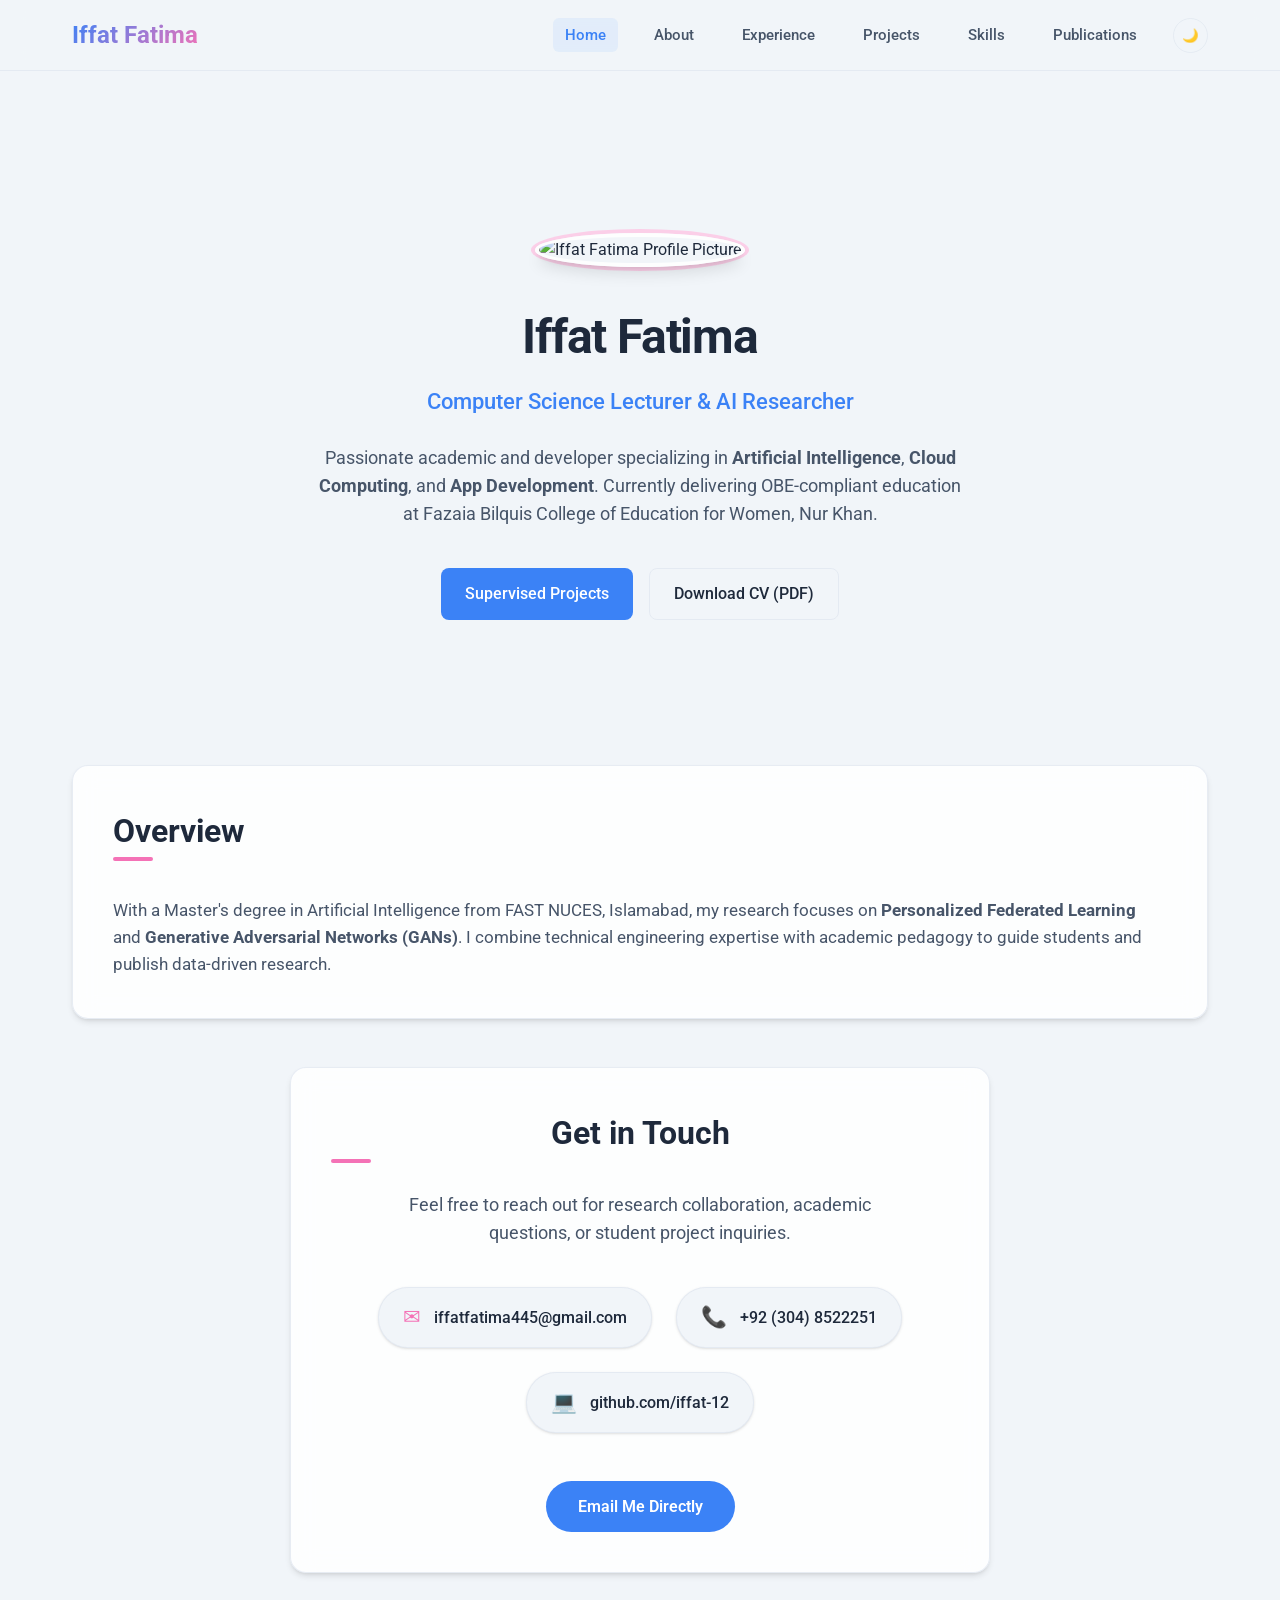
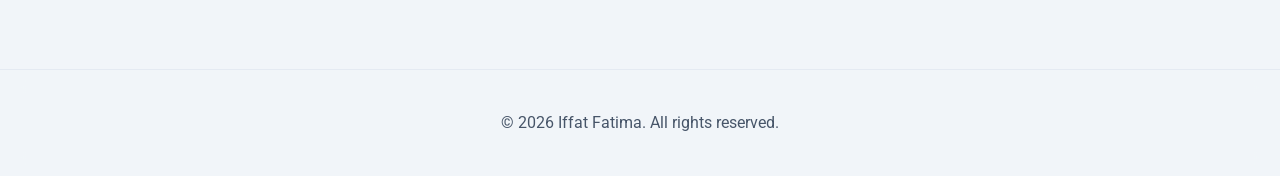
==== index.html @ 0a480637 "Add files via upload" ====
<!DOCTYPE html>
<html lang="en">
<head>
  <meta charset="UTF-8" />
  <meta name="viewport" content="width=device-width, initial-scale=1.0" />
  <title>Iffat Fatima – Lecturer & AI Researcher</title>
  <!-- SEO Tags -->
  <meta name="description" content="Professional portfolio of Iffat Fatima, Computer Science Lecturer and AI Researcher specializing in Federated Learning, Cloud Computing, and App Development." />
  <meta name="keywords" content="Iffat Fatima, AI Researcher, Computer Science Lecturer, FAST NUCES, Federated Learning, PMAS Arid Agriculture" />
  <!-- Roboto Font from CDN (styled locally for firewall if offline) -->
  <link rel="preconnect" href="https://fonts.googleapis.com">
  <link rel="preconnect" href="https://fonts.gstatic.com" crossorigin>
  <link href="https://fonts.googleapis.com/css2?family=Roboto:wght@400;500;700&display=swap" rel="stylesheet">
  <link rel="stylesheet" href="style.css" />
</head>
<body>
  <!-- Blurred Convocation Background -->
  <div class="bg-overlay"></div>

  <!-- Header Navigation -->
  <header class="header-nav">
    <div class="nav-container">
      <a href="index.html" class="logo-link">Iffat Fatima</a>
      <nav aria-label="Main Navigation">
        <ul class="nav-menu">
          <li class="nav-item"><a href="index.html">Home</a></li>
          <li class="nav-item"><a href="about.html">About</a></li>
          <li class="nav-item"><a href="experience.html">Experience</a></li>
          <li class="nav-item"><a href="projects.html">Projects</a></li>
          <li class="nav-item"><a href="skills.html">Skills</a></li>
          <li class="nav-item"><a href="publications.html">Publications</a></li>
          <li><button class="theme-toggle-btn" id="theme-toggle" aria-label="Toggle Theme">🌙</button></li>
        </ul>
      </nav>
    </div>
  </header>

  <!-- Main Content -->
  <main>
    <!-- Hero Section -->
    <section class="hero-section" id="home">
      <div class="profile-container">
        <!-- Profile Picture from media folder -->
        <img src="media/iffat.jpg" alt="Iffat Fatima Profile Picture" class="profile-img" />
      </div>
      <h1 class="hero-title">Iffat Fatima</h1>
      <p class="hero-subtitle">Computer Science Lecturer & AI Researcher</p>
      <p class="hero-description">
        Passionate academic and developer specializing in <strong>Artificial Intelligence</strong>, 
        <strong>Cloud Computing</strong>, and <strong>App Development</strong>. Currently delivering OBE-compliant education 
        at Fazaia Bilquis College of Education for Women, Nur Khan.
      </p>
      <div class="btn-group">
        <a href="projects.html" class="btn btn-primary">Supervised Projects</a>
        <a href="cv.pdf" class="btn btn-secondary" target="_blank" download>Download CV (PDF)</a>
      </div>
    </section>

    <!-- Brief Bio Overview Section -->
    <section class="section-card">
      <h2 class="section-title">Overview</h2>
      <p style="margin-top: 1rem; font-size: 1.05rem; color: var(--text-secondary);">
        With a Master's degree in Artificial Intelligence from FAST NUCES, Islamabad, my research focuses on 
        <strong>Personalized Federated Learning</strong> and <strong>Generative Adversarial Networks (GANs)</strong>. 
        I combine technical engineering expertise with academic pedagogy to guide students and publish data-driven research.
      </p>
    </section>

    <!-- Contact Section -->
    <section class="section-card" id="contact" style="max-width: 700px; margin: 3rem auto;">
      <h2 class="section-title" style="display: block; text-align: center; margin-bottom: 2rem;">Get in Touch</h2>
      <div style="text-align: center; display: flex; flex-direction: column; align-items: center; gap: 1.5rem;">
        <p style="color: var(--text-secondary); font-size: 1.1rem; max-width: 500px;">
          Feel free to reach out for research collaboration, academic questions, or student project inquiries.
        </p>
        
        <div style="display: flex; flex-wrap: wrap; justify-content: center; gap: 1.5rem; width: 100%; margin-top: 1rem;">
          <!-- Email Card -->
          <div class="contact-pill" style="display: flex; align-items: center; gap: 0.8rem; padding: 0.8rem 1.5rem; background-color: var(--bg-color); border: 1px solid var(--border-color); border-radius: 30px; box-shadow: var(--shadow-sm); transition: transform 0.2s;">
            <span style="font-size: 1.3rem; color: var(--accent-color);">✉</span>
            <a href="mailto:iffatfatima445@gmail.com" style="text-decoration: none; font-weight: 500; color: var(--text-primary);">iffatfatima445@gmail.com</a>
          </div>

          <!-- Phone Card -->
          <div class="contact-pill" style="display: flex; align-items: center; gap: 0.8rem; padding: 0.8rem 1.5rem; background-color: var(--bg-color); border: 1px solid var(--border-color); border-radius: 30px; box-shadow: var(--shadow-sm); transition: transform 0.2s;">
            <span style="font-size: 1.3rem; color: var(--accent-color);">📞</span>
            <a href="tel:+923048522251" style="text-decoration: none; font-weight: 500; color: var(--text-primary);">+92 (304) 8522251</a>
          </div>

          <!-- GitHub Card -->
          <div class="contact-pill" style="display: flex; align-items: center; gap: 0.8rem; padding: 0.8rem 1.5rem; background-color: var(--bg-color); border: 1px solid var(--border-color); border-radius: 30px; box-shadow: var(--shadow-sm); transition: transform 0.2s;">
            <span style="font-size: 1.3rem; color: var(--accent-color);">💻</span>
            <a href="https://github.com/iffat-12" target="_blank" style="text-decoration: none; font-weight: 500; color: var(--text-primary);">github.com/iffat-12</a>
          </div>
        </div>

        <div style="margin-top: 1.5rem;">
          <a href="mailto:iffatfatima445@gmail.com?subject=Inquiry from Portfolio" class="btn btn-primary" style="padding: 0.8rem 2rem; border-radius: 30px; font-weight: 600;">Email Me Directly</a>
        </div>
      </div>
    </section>
  </main>

  <!-- Footer -->
  <footer>
    <p>&copy; 2026 Iffat Fatima. All rights reserved.</p>
  </footer>

  <script src="script.js"></script>
</body>
</html>
---- style.css ----
/* 
   style.css 
   Professional Portfolio Design System for Iffat Fatima
   Theme: Neutral Grey & Slate Blue with a Sophisticated Rose/Girly Accent
   Fully responsive, supporting Light/Dark mode and blurred convocation background.
*/

:root {
  /* Font Family */
  --font-sans: 'Roboto', -apple-system, BlinkMacSystemFont, "Segoe UI", sans-serif;

  /* CSS Variables for Light Mode (Default) */
  --bg-color: #f1f5f9; /* Soft grey-blue */
  --bg-card: rgba(255, 255, 255, 0.85); /* Semi-transparent for blur effect */
  --bg-nav: rgba(241, 245, 249, 0.9);
  --text-primary: #1e293b; /* Dark slate */
  --text-secondary: #475569; /* Muted grey-blue */
  
  --primary-color: #3b82f6; /* Modern Blue */
  --primary-hover: #2563eb;
  
  --accent-color: #f472b6; /* Soft Rose/Girly Pink */
  --accent-light: #fbcfe8;
  --accent-hover: #db2777;

  --border-color: rgba(226, 232, 240, 0.8);
  --shadow-sm: 0 1px 3px 0 rgba(0, 0, 0, 0.1), 0 1px 2px -1px rgba(0, 0, 0, 0.1);
  --shadow-md: 0 4px 6px -1px rgba(0, 0, 0, 0.1), 0 2px 4px -2px rgba(0, 0, 0, 0.1);
  --shadow-lg: 0 10px 15px -3px rgba(0, 0, 0, 0.1), 0 4px 6px -4px rgba(0, 0, 0, 0.1);
  
  --backdrop-blur: 12px;
}

/* Dark Mode Variables */
[data-theme="dark"] {
  --bg-color: #0f172a; /* Deep slate */
  --bg-card: rgba(30, 41, 59, 0.85);
  --bg-nav: rgba(15, 23, 42, 0.9);
  --text-primary: #f8fafc;
  --text-secondary: #cbd5e1;
  
  --primary-color: #60a5fa;
  --primary-hover: #3b82f6;
  
  --accent-color: #f472b6;
  --accent-light: rgba(244, 114, 182, 0.2);
  --accent-hover: #f43f5e;

  --border-color: rgba(51, 65, 85, 0.8);
  --shadow-sm: 0 1px 3px 0 rgba(0, 0, 0, 0.3);
  --shadow-md: 0 4px 6px -1px rgba(0, 0, 0, 0.3);
  --shadow-lg: 0 10px 15px -3px rgba(0, 0, 0, 0.4);
}

/* Global Reset & Base Styles */
* {
  margin: 0;
  padding: 0;
  box-sizing: border-box;
}

html {
  scroll-behavior: smooth;
  font-family: var(--font-sans);
}

body {
  background-color: var(--bg-color);
  color: var(--text-primary);
  line-height: 1.6;
  min-height: 100vh;
  display: flex;
  flex-direction: column;
  position: relative;
  overflow-x: hidden;
  transition: background-color 0.3s ease, color 0.3s ease;
}

/* Convocation Background Image with Blur */
.bg-overlay {
  position: fixed;
  top: 0;
  left: 0;
  width: 100vw;
  height: 100vh;
  z-index: -10;
  background-image: url('media/convocation.jpg');
  background-size: cover;
  background-position: center;
  background-repeat: no-repeat;
  filter: blur(2px) brightness(0.92);
  opacity: 0.6; /* Much more visible background presence */
  transition: filter 0.3s ease, opacity 0.3s ease;
}

[data-theme="dark"] .bg-overlay {
  filter: blur(2px) brightness(0.4);
  opacity: 0.7;
}

/* Navigation Bar */
.header-nav {
  position: fixed;
  top: 0;
  left: 0;
  right: 0;
  z-index: 100;
  background-color: var(--bg-nav);
  backdrop-filter: blur(var(--backdrop-blur));
  -webkit-backdrop-filter: blur(var(--backdrop-blur));
  border-bottom: 1px solid var(--border-color);
  transition: background-color 0.3s, border-color 0.3s;
}

.nav-container {
  max-width: 1200px;
  margin: 0 auto;
  padding: 1rem 2rem;
  display: flex;
  justify-content: space-between;
  align-items: center;
}

.logo-link {
  font-size: 1.5rem;
  font-weight: 700;
  text-decoration: none;
  color: var(--text-primary);
  background: linear-gradient(135deg, var(--primary-color), var(--accent-color));
  -webkit-background-clip: text;
  -webkit-text-fill-color: transparent;
  transition: opacity 0.3s ease;
}

.logo-link:hover {
  opacity: 0.85;
}

.nav-menu {
  display: flex;
  list-style: none;
  gap: 1.5rem;
  align-items: center;
}

.nav-item a {
  text-decoration: none;
  color: var(--text-secondary);
  font-size: 0.95rem;
  font-weight: 500;
  padding: 0.5rem 0.75rem;
  border-radius: 6px;
  transition: color 0.2s ease, background-color 0.2s ease;
}

.nav-item a:hover,
.nav-item.active a {
  color: var(--primary-color);
  background-color: rgba(59, 130, 246, 0.08);
}

[data-theme="dark"] .nav-item a:hover,
[data-theme="dark"] .nav-item.active a {
  color: var(--primary-color);
  background-color: rgba(96, 165, 250, 0.15);
}

.theme-toggle-btn {
  background: none;
  border: 1px solid var(--border-color);
  padding: 0.5rem;
  border-radius: 50%;
  cursor: pointer;
  display: flex;
  align-items: center;
  justify-content: center;
  width: 2.2rem;
  height: 2.2rem;
  color: var(--text-primary);
  transition: background-color 0.2s, transform 0.2s;
}

.theme-toggle-btn:hover {
  background-color: var(--border-color);
  transform: scale(1.05);
}

/* Main Container Layout */
main {
  flex: 1;
  padding-top: 5.5rem; /* Space for fixed nav */
  max-width: 1200px;
  width: 100%;
  margin: 0 auto;
  padding-left: 2rem;
  padding-right: 2rem;
}

/* Hero Section */
.hero-section {
  display: flex;
  flex-direction: column;
  align-items: center;
  justify-content: center;
  text-align: center;
  min-height: calc(85vh - 5.5rem);
  padding: 2rem 0;
}

.profile-container {
  position: relative;
  margin-bottom: 2rem;
}

.profile-img {
  width: 180px;
  height: 180px;
  border-radius: 50%;
  object-fit: cover;
  border: 4px solid var(--bg-card);
  box-shadow: var(--shadow-lg), 0 0 0 4px var(--accent-light);
  transition: transform 0.3s ease, box-shadow 0.3s ease;
}

.profile-img:hover {
  transform: scale(1.03);
  box-shadow: var(--shadow-lg), 0 0 0 6px var(--accent-color);
}

.hero-title {
  font-size: 3rem;
  font-weight: 700;
  margin-bottom: 0.5rem;
  color: var(--text-primary);
  letter-spacing: -0.025em;
}

.hero-subtitle {
  font-size: 1.4rem;
  color: var(--primary-color);
  font-weight: 500;
  margin-bottom: 1.5rem;
}

.hero-description {
  max-width: 650px;
  font-size: 1.1rem;
  color: var(--text-secondary);
  margin-bottom: 2.5rem;
}

.btn-group {
  display: flex;
  gap: 1rem;
}

.btn {
  display: inline-flex;
  align-items: center;
  justify-content: center;
  padding: 0.75rem 1.5rem;
  font-size: 1rem;
  font-weight: 500;
  border-radius: 8px;
  text-decoration: none;
  cursor: pointer;
  transition: background-color 0.2s, transform 0.2s, border-color 0.2s;
  border: none;
}

.btn-primary {
  background-color: var(--primary-color);
  color: white;
}

.btn-primary:hover {
  background-color: var(--primary-hover);
  transform: translateY(-2px);
}

.btn-secondary {
  background-color: transparent;
  color: var(--text-primary);
  border: 1px solid var(--border-color);
}

.btn-secondary:hover {
  background-color: rgba(0, 0, 0, 0.05);
  transform: translateY(-2px);
}

[data-theme="dark"] .btn-secondary:hover {
  background-color: rgba(255, 255, 255, 0.05);
}

/* Sections - General Card Style */
.section-card {
  background-color: var(--bg-card);
  backdrop-filter: blur(var(--backdrop-blur));
  -webkit-backdrop-filter: blur(var(--backdrop-blur));
  border: 1px solid var(--border-color);
  border-radius: 16px;
  padding: 2.5rem;
  box-shadow: var(--shadow-md);
  margin-bottom: 2rem;
  transition: transform 0.3s ease, box-shadow 0.3s ease;
}

.section-title {
  font-size: 2rem;
  font-weight: 700;
  margin-bottom: 1.5rem;
  position: relative;
  display: inline-block;
}

.section-title::after {
  content: '';
  position: absolute;
  left: 0;
  bottom: -4px;
  width: 40px;
  height: 4px;
  background-color: var(--accent-color);
  border-radius: 2px;
}

/* Timeline Layout for Experience */
.experience-timeline {
  display: flex;
  flex-direction: column;
  gap: 2rem;
  position: relative;
  padding-left: 1.5rem;
  border-left: 2px solid var(--border-color);
}

.timeline-item {
  position: relative;
}

.timeline-dot {
  position: absolute;
  left: calc(-1.5rem - 6px);
  top: 6px;
  width: 10px;
  height: 10px;
  border-radius: 50%;
  background-color: var(--accent-color);
  border: 2px solid var(--bg-card);
  box-shadow: 0 0 0 3px var(--accent-light);
}

.timeline-header {
  display: flex;
  justify-content: space-between;
  align-items: flex-start;
  margin-bottom: 0.5rem;
  flex-wrap: wrap;
}

.timeline-title {
  font-size: 1.2rem;
  font-weight: 600;
  color: var(--text-primary);
}

.timeline-subtitle {
  font-size: 1rem;
  color: var(--primary-color);
  font-weight: 500;
}

.timeline-date {
  font-size: 0.9rem;
  color: var(--text-secondary);
  font-weight: 500;
}

.timeline-content {
  color: var(--text-secondary);
}

.timeline-content ul {
  list-style-type: none;
  margin-top: 0.5rem;
}

.timeline-content li {
  position: relative;
  padding-left: 1.2rem;
  margin-bottom: 0.4rem;
}

.timeline-content li::before {
  content: "•";
  position: absolute;
  left: 0;
  color: var(--accent-color);
  font-size: 1.1rem;
}

/* Grid Layout for Projects */
.projects-grid {
  display: grid;
  grid-template-columns: repeat(auto-fill, minmax(320px, 1fr));
  gap: 1.5rem;
}

.project-card {
  background-color: var(--bg-card);
  border: 1px solid var(--border-color);
  border-radius: 12px;
  overflow: hidden;
  display: flex;
  flex-direction: column;
  box-shadow: var(--shadow-sm);
  transition: transform 0.2s, box-shadow 0.2s;
}

.project-card:hover {
  transform: translateY(-4px);
  box-shadow: var(--shadow-md);
}

.project-img-wrapper {
  position: relative;
  padding-top: 56.25%; /* 16:9 Aspect Ratio */
  overflow: hidden;
}

.project-img {
  position: absolute;
  top: 0;
  left: 0;
  width: 100%;
  height: 100%;
  object-fit: cover;
  transition: transform 0.3s;
}

.project-card:hover .project-img {
  transform: scale(1.05);
}

.project-body {
  padding: 1.5rem;
  display: flex;
  flex-direction: column;
  flex-grow: 1;
}

.project-card-title {
  font-size: 1.25rem;
  font-weight: 600;
  margin-bottom: 0.5rem;
  color: var(--text-primary);
}

.project-date {
  font-size: 0.85rem;
  color: var(--text-secondary);
  margin-bottom: 0.75rem;
}

.project-card-desc {
  font-size: 0.95rem;
  color: var(--text-secondary);
  margin-bottom: 1rem;
  flex-grow: 1;
}

.tag-list {
  display: flex;
  flex-wrap: wrap;
  gap: 0.5rem;
  margin-top: auto;
}

.tag {
  font-size: 0.75rem;
  font-weight: 500;
  padding: 0.2rem 0.5rem;
  border-radius: 4px;
  background-color: rgba(59, 130, 246, 0.1);
  color: var(--primary-color);
}

.tag.tag-accent {
  background-color: var(--accent-light);
  color: var(--accent-hover);
}

/* Skills Layout */
.skills-columns {
  display: grid;
  grid-template-columns: repeat(auto-fit, minmax(280px, 1fr));
  gap: 2rem;
}

.skills-category-title {
  font-size: 1.3rem;
  font-weight: 600;
  margin-bottom: 1rem;
  color: var(--primary-color);
}

.skill-pills {
  display: flex;
  flex-wrap: wrap;
  gap: 0.75rem;
}

.skill-pill {
  font-size: 0.95rem;
  padding: 0.5rem 1rem;
  background-color: var(--bg-card);
  border: 1px solid var(--border-color);
  border-radius: 20px;
  color: var(--text-primary);
  display: flex;
  align-items: center;
  gap: 0.5rem;
  box-shadow: var(--shadow-sm);
  transition: all 0.2s;
}

.skill-pill:hover {
  transform: translateY(-2px);
  border-color: var(--accent-color);
  box-shadow: 0 0 0 2px var(--accent-light);
}

/* Course Grid */
.course-grid {
  display: grid;
  grid-template-columns: repeat(auto-fit, minmax(200px, 1fr));
  gap: 1rem;
  margin-top: 1rem;
}

.course-item {
  padding: 0.75rem;
  background-color: var(--bg-card);
  border-left: 3px solid var(--accent-color);
  border-radius: 0 6px 6px 0;
  box-shadow: var(--shadow-sm);
}

.course-item strong {
  font-size: 0.95rem;
  color: var(--text-primary);
}

/* Blog Layout */
.blog-list {
  display: flex;
  flex-direction: column;
  gap: 1.5rem;
}

.blog-item {
  padding-bottom: 1.5rem;
  border-bottom: 1px solid var(--border-color);
}

.blog-item:last-child {
  border-bottom: none;
  padding-bottom: 0;
}

.blog-title {
  font-size: 1.25rem;
  font-weight: 600;
  margin-bottom: 0.25rem;
}

.blog-title a {
  text-decoration: none;
  color: var(--text-primary);
  transition: color 0.2s;
}

.blog-title a:hover {
  color: var(--accent-color);
}

.blog-meta {
  font-size: 0.85rem;
  color: var(--text-secondary);
  margin-bottom: 0.75rem;
}

.blog-excerpt {
  color: var(--text-secondary);
}

/* Contact Form styling */
.contact-section-layout {
  display: grid;
  grid-template-columns: repeat(auto-fit, minmax(300px, 1fr));
  gap: 2.5rem;
}

.contact-info {
  display: flex;
  flex-direction: column;
  gap: 1.2rem;
}

.contact-item {
  display: flex;
  align-items: center;
  gap: 1rem;
}

.contact-icon {
  width: 2.5rem;
  height: 2.5rem;
  border-radius: 50%;
  background-color: rgba(244, 114, 182, 0.15);
  color: var(--accent-color);
  display: flex;
  align-items: center;
  justify-content: center;
  font-size: 1.1rem;
}

.contact-text a {
  color: var(--text-primary);
  text-decoration: none;
  transition: color 0.2s;
}

.contact-text a:hover {
  color: var(--accent-color);
}

.form-group {
  margin-bottom: 1.2rem;
}

.form-group label {
  display: block;
  font-size: 0.9rem;
  font-weight: 500;
  margin-bottom: 0.4rem;
  color: var(--text-secondary);
}

.form-control {
  width: 100%;
  padding: 0.75rem 1rem;
  border-radius: 8px;
  border: 1px solid var(--border-color);
  background-color: var(--bg-card);
  color: var(--text-primary);
  font-family: var(--font-sans);
  font-size: 0.95rem;
  transition: border-color 0.2s, box-shadow 0.2s;
}

.form-control:focus {
  outline: none;
  border-color: var(--primary-color);
  box-shadow: 0 0 0 3px rgba(59, 130, 246, 0.15);
}

textarea.form-control {
  resize: vertical;
}

.form-status {
  margin-top: 1rem;
  padding: 0.75rem;
  border-radius: 6px;
  font-size: 0.9rem;
  display: none;
}

.form-status.success {
  background-color: rgba(16, 185, 129, 0.15);
  color: #10b981;
  display: block;
}

.form-status.error {
  background-color: rgba(239, 68, 68, 0.15);
  color: #ef4444;
  display: block;
}

/* Contact Pill styling */
.contact-pill {
  transition: transform 0.2s ease, border-color 0.2s ease, box-shadow 0.2s ease;
}

.contact-pill:hover {
  transform: translateY(-2px);
  border-color: var(--accent-color) !important;
  box-shadow: 0 4px 12px rgba(244, 114, 182, 0.15) !important;
}

/* Footer styling */
footer {
  text-align: center;
  padding: 2.5rem;
  margin-top: 3rem;
  background-color: var(--bg-nav);
  backdrop-filter: blur(var(--backdrop-blur));
  border-top: 1px solid var(--border-color);
  color: var(--text-secondary);
}

/* Responsive adjustments */
@media (max-width: 768px) {
  .nav-container {
    flex-direction: column;
    gap: 1rem;
  }
  
  .nav-menu {
    flex-wrap: wrap;
    justify-content: center;
    gap: 0.8rem;
  }
  
  .hero-title {
    font-size: 2.2rem;
  }
  
  .section-card {
    padding: 1.5rem;
  }
  
  .timeline-header {
    flex-direction: column;
    gap: 0.2rem;
  }
}
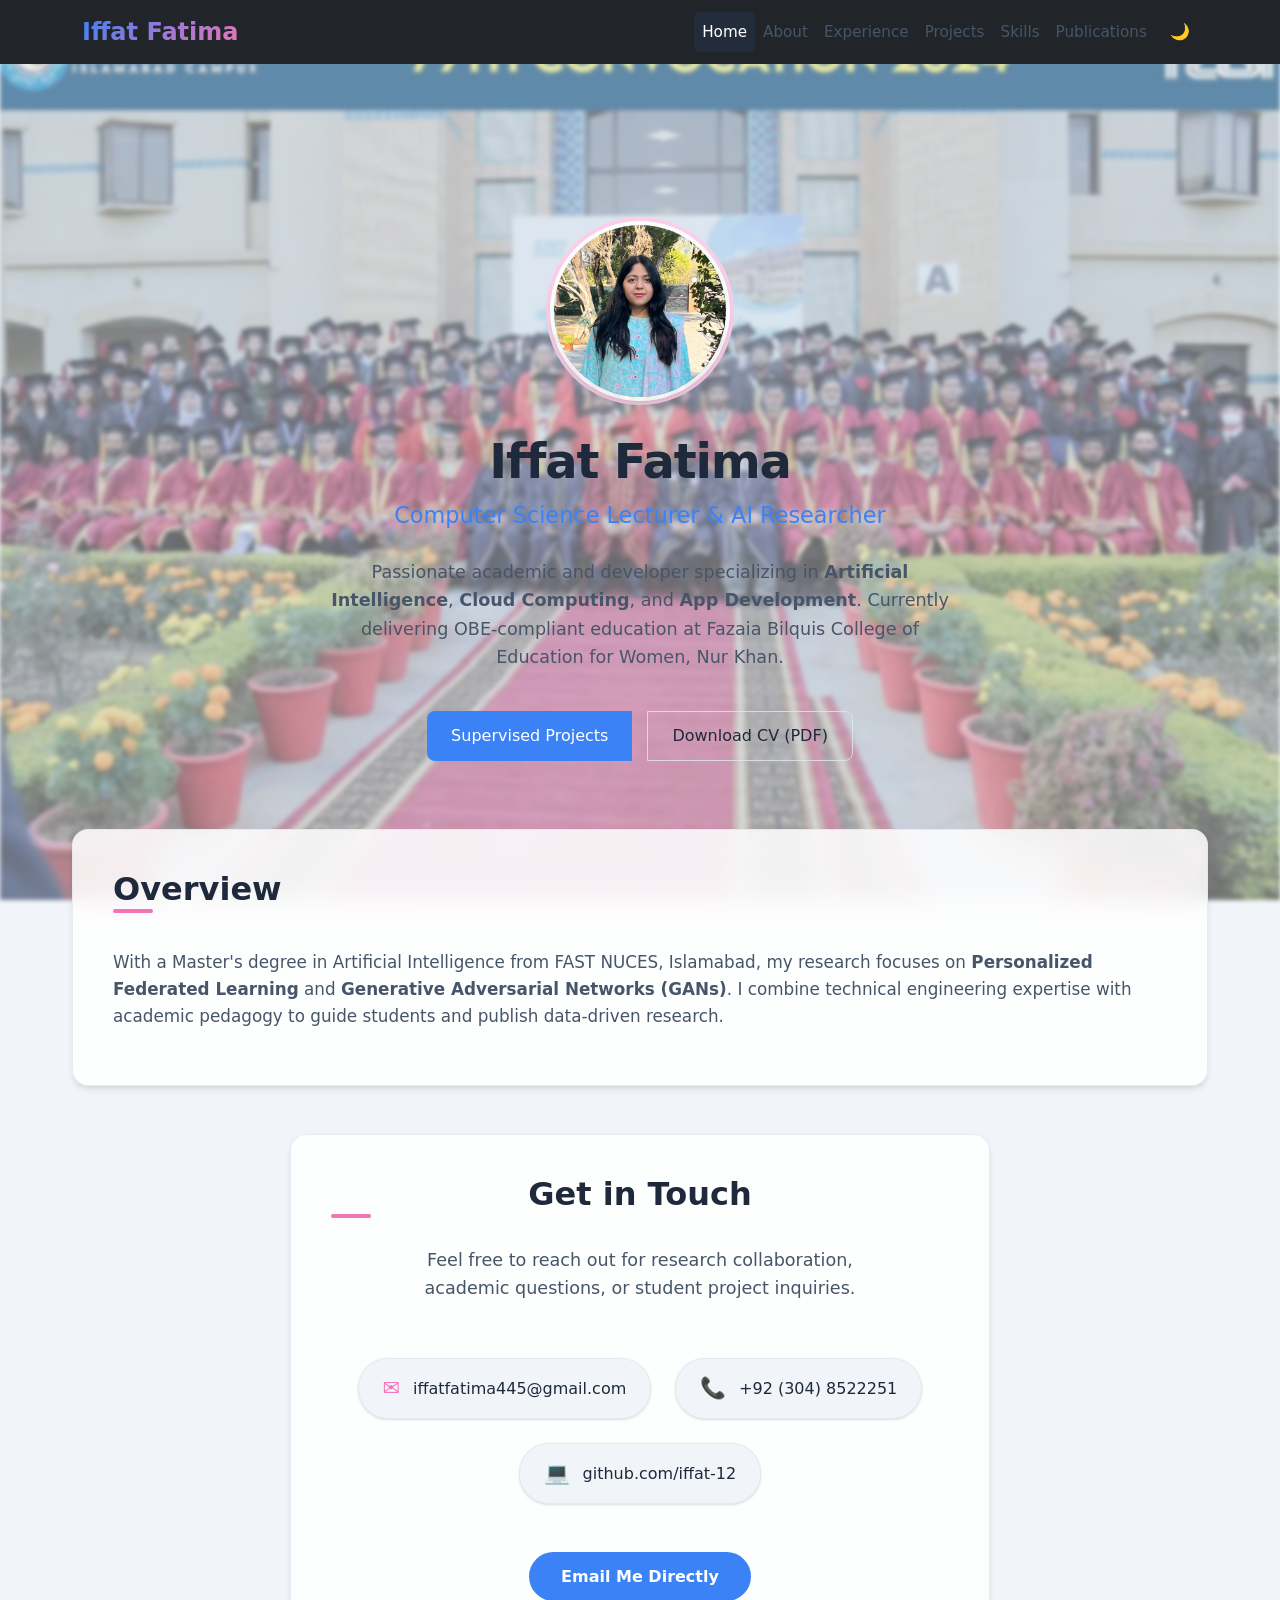
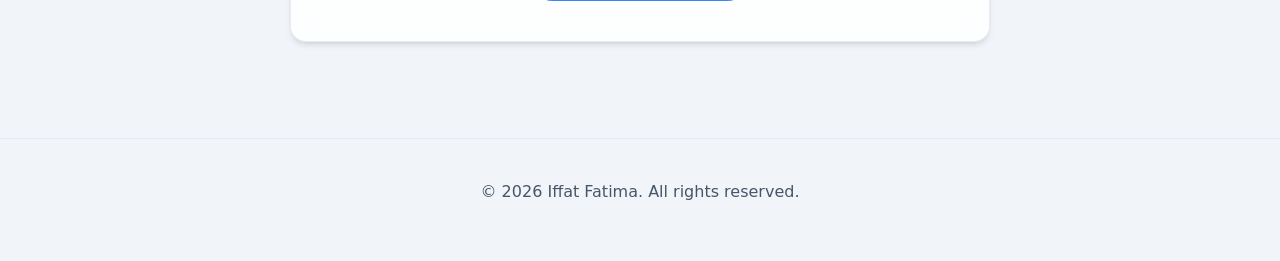
==== commit 290e276c: "update" ====
--- a/index.html
+++ b/index.html
@@ -4,36 +4,53 @@
   <meta charset="UTF-8" />
   <meta name="viewport" content="width=device-width, initial-scale=1.0" />
   <title>Iffat Fatima – Lecturer & AI Researcher</title>
-  <!-- SEO Tags -->
+  
   <meta name="description" content="Professional portfolio of Iffat Fatima, Computer Science Lecturer and AI Researcher specializing in Federated Learning, Cloud Computing, and App Development." />
   <meta name="keywords" content="Iffat Fatima, AI Researcher, Computer Science Lecturer, FAST NUCES, Federated Learning, PMAS Arid Agriculture" />
-  <!-- Roboto Font from CDN (styled locally for firewall if offline) -->
+  
   <link rel="preconnect" href="https://fonts.googleapis.com">
   <link rel="preconnect" href="https://fonts.gstatic.com" crossorigin>
   <link href="https://fonts.googleapis.com/css2?family=Roboto:wght@400;500;700&display=swap" rel="stylesheet">
+  
+  <link href="https://cdn.jsdelivr.net/npm/bootstrap@5.3.3/dist/css/bootstrap.min.css" rel="stylesheet">
+  
   <link rel="stylesheet" href="style.css" />
 </head>
 <body>
   <!-- Blurred Convocation Background -->
   <div class="bg-overlay"></div>
 
-  <!-- Header Navigation -->
-  <header class="header-nav">
-    <div class="nav-container">
-      <a href="index.html" class="logo-link">Iffat Fatima</a>
-      <nav aria-label="Main Navigation">
-        <ul class="nav-menu">
-          <li class="nav-item"><a href="index.html">Home</a></li>
-          <li class="nav-item"><a href="about.html">About</a></li>
-          <li class="nav-item"><a href="experience.html">Experience</a></li>
-          <li class="nav-item"><a href="projects.html">Projects</a></li>
-          <li class="nav-item"><a href="skills.html">Skills</a></li>
-          <li class="nav-item"><a href="publications.html">Publications</a></li>
-          <li><button class="theme-toggle-btn" id="theme-toggle" aria-label="Toggle Theme">🌙</button></li>
+ <!-- Header Navigation -->
+<header>
+  <nav class="navbar navbar-expand-lg navbar-dark bg-dark sticky-top" aria-label="Main Navigation">
+    <div class="container">
+      <!-- Logo/Brand Link -->
+      <a href="index.html" class="navbar-brand logo-link fw-bold">Iffat Fatima</a>
+      
+      <!-- Mobile Hamburger Button -->
+      <button class="navbar-toggler" type="button" data-bs-toggle="collapse" data-bs-target="#portfolioNav" aria-controls="portfolioNav" aria-expanded="false" aria-label="Toggle navigation">
+        <span class="navbar-toggler-icon"></span>
+      </button>
+      
+      <!-- Collapsible Navigation Menu -->
+      <div class="collapse navbar-collapse" id="portfolioNav">
+        <ul class="navbar-nav ms-auto align-items-lg-center">
+          <li class="nav-item"><a class="nav-link active" href="index.html">Home</a></li>
+          <li class="nav-item"><a class="nav-link" href="about.html">About</a></li>
+          <li class="nav-item"><a class="nav-link" href="experience.html">Experience</a></li>
+          <li class="nav-item"><a class="nav-link" href="projects.html">Projects</a></li>
+          <li class="nav-item"><a class="nav-link" href="skills.html">Skills</a></li>
+          <li class="nav-item"><a class="nav-link" href="publications.html">Publications</a></li>
+          
+          <!-- Theme Toggle Button Wrapper -->
+          <li class="nav-item ms-lg-2 mt-2 mt-lg-0">
+            <button class="btn btn-outline-light theme-toggle-btn px-2 py-1" id="theme-toggle" aria-label="Toggle Theme">🌙</button>
+          </li>
         </ul>
-      </nav>
+      </div>
     </div>
-  </header>
+  </nav>
+</header>
 
   <!-- Main Content -->
   <main>
@@ -106,6 +123,9 @@
     <p>&copy; 2026 Iffat Fatima. All rights reserved.</p>
   </footer>
 
+  <!-- Bootstrap 5 JS Bundle (Required for Navbar Toggle) -->
+  <script src="https://cdn.jsdelivr.net/npm/bootstrap@5.3.3/dist/js/bootstrap.bundle.min.js"></script>
+
   <script src="script.js"></script>
 </body>
 </html>
